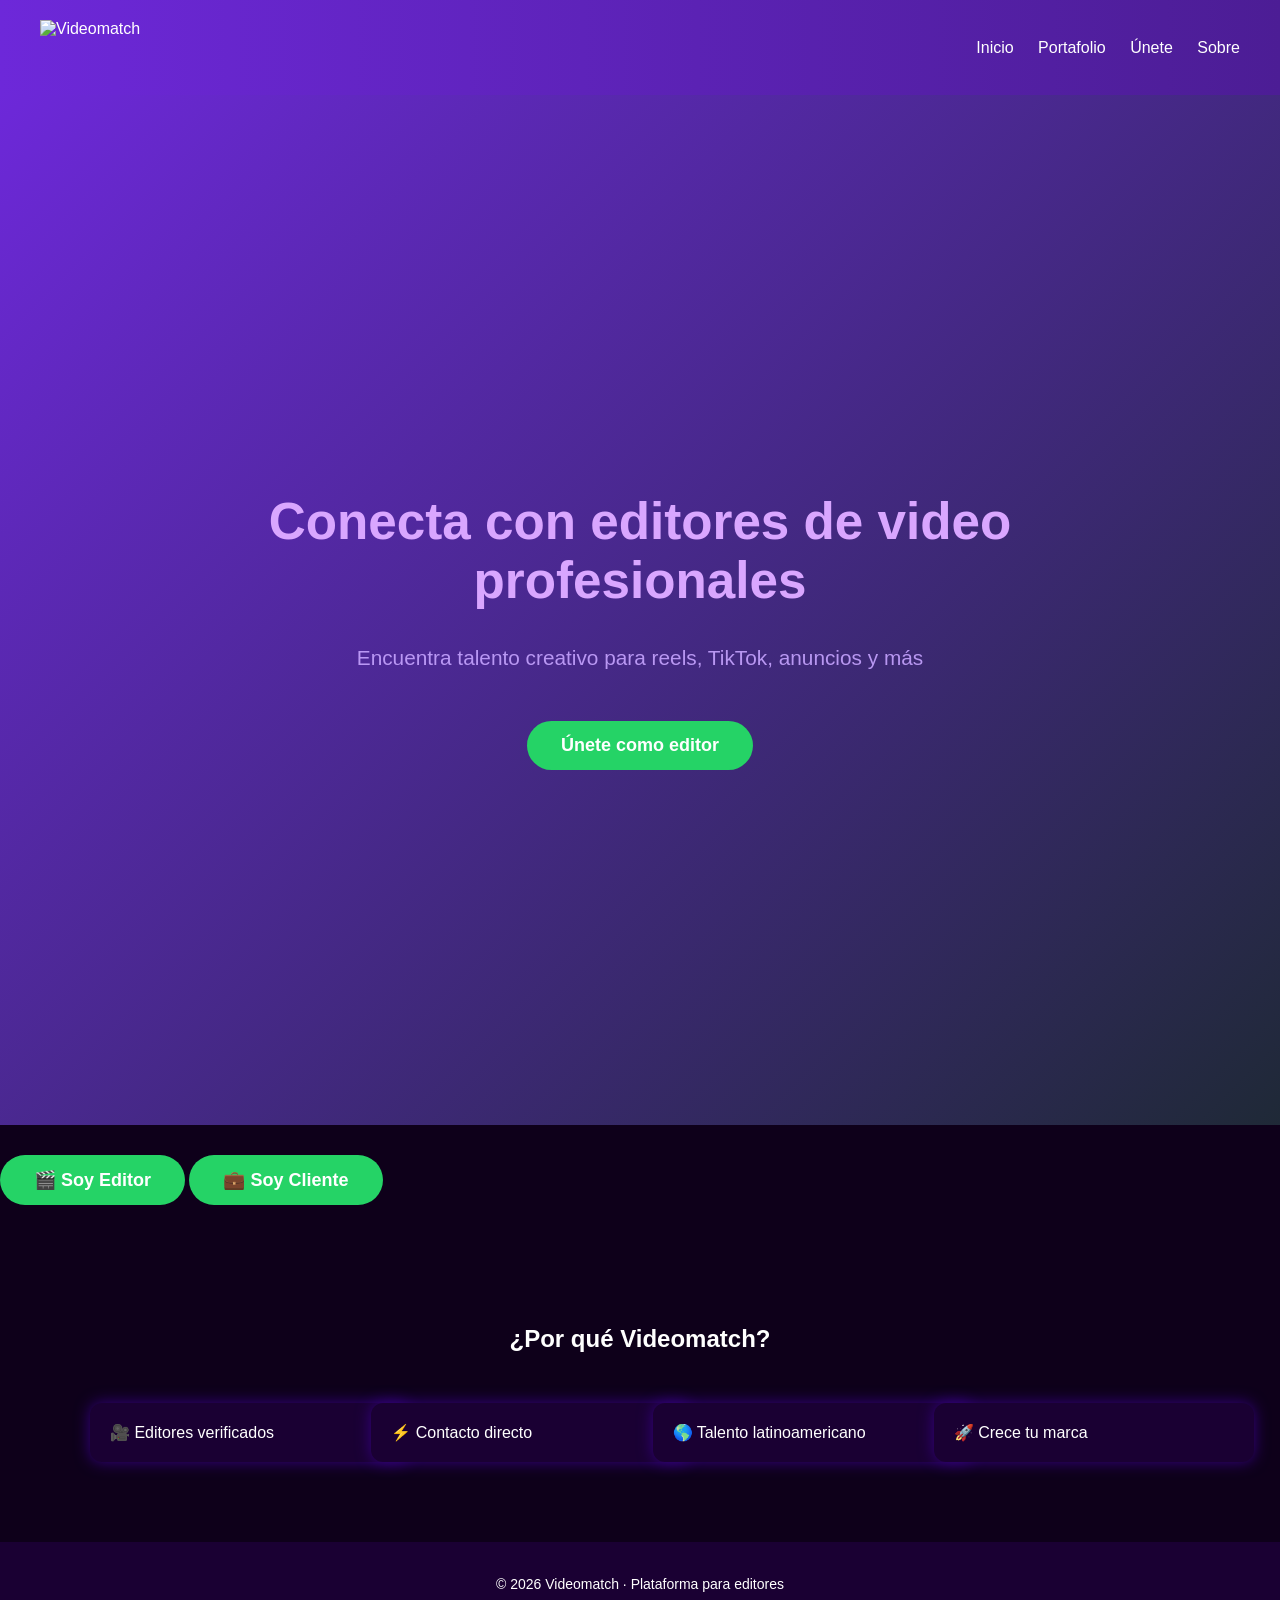
==== index.html @ d97d7df4 "Update index.html" ====
<!DOCTYPE html>
<html lang="es">
<head>
  <meta charset="UTF-8">
  <title>Videomatch</title>
  <link rel="stylesheet" href="style.css">
</head>
<body>

<header class="header">
  <img src="logotipo.jpg" alt="Videomatch" class="logo">
  <nav>
    <a href="index.html">Inicio</a>
    <a href="portafolio/">Portafolio</a>
    <a href="unete/index.html">Únete</a>
    <a href="sobre/index.html">Sobre</a>
  </nav>
</header>

<section class="hero">
  <h1>Conecta con editores de video profesionales</h1>
  <p>Encuentra talento creativo para reels, TikTok, anuncios y más</p>
  <a href="unete/index.html" class="btn">Únete como editor</a>
</section>
<div class="hero-actions">
    <a href="unete/" class="btn btn-editor">
      🎬 Soy Editor
    </a>

    <a href="portafolio/" class="btn btn-cliente">
      💼 Soy Cliente
    </a>
  </div>
<section class="features container">
  <h2>¿Por qué Videomatch?</h2>

  <div class="grid">
    <div class="card">🎥 Editores verificados</div>
    <div class="card">⚡ Contacto directo</div>
    <div class="card">🌎 Talento latinoamericano</div>
    <div class="card">🚀 Crece tu marca</div>
  </div>
</section>

<footer class="footer">
  <p>© 2026 Videomatch · Plataforma para editores</p>
</footer>

</body>
</html>
---- style.css ----
/* General */
body {
    margin: 0;
    font-family: Arial, Helvetica, sans-serif;
    background: #0e001a;
    color: #fff;
}

/* NAVBAR */
.navbar {
    display: flex;
    justify-content: space-between;
    align-items: center;
    padding: 15px 30px;
    background: #1a0033;
    box-shadow: 0 0 15px #5a00ff;
}

.navbar ul {
    list-style: none;
    display: flex;
    gap: 20px;
}

.navbar a {
    color: #d9c2ff;
    text-decoration: none;
    font-weight: bold;
    transition: 0.3s;
}

.navbar a:hover {
    color: #9d4dff;
}

/* LOGO */
.logo {
    display: flex;
    align-items: center;
    gap: 10px;
}

.logo img {
    width: 50px;
    animation: logoJump 4s infinite ease-in-out;
}

/* Animación del logo */
@keyframes logoJump {
    0% { transform: rotate(0deg) translateY(0); }
    25% { transform: rotate(20deg) translateY(-10px); }
    50% { transform: rotate(-20deg) translateY(0); }
    75% { transform: rotate(10deg) translateY(-5px); }
    100% { transform: rotate(0deg) translateY(0); }
}

/* HERO */
.hero {
    text-align: center;
    padding: 120px 20px;
    background: linear-gradient(#1a0033, #0e001a);
}

.hero h1 {
    font-size: 45px;
    color: #d9a6ff;
}

.hero p {
    color: #c6a4ff;
    font-size: 20px;
}

.btn {
    background: #9d4dff;
    padding: 12px 25px;
    border-radius: 8px;
    color: white;
    text-decoration: none;
    font-size: 18px;
    transition: 0.3s;
}

.btn:hover {
    background: #b97aff;
}

/* SERVICES */
.services {
    padding: 80px 20px;
    text-align: center;
}

.cards {
    display: flex;
    justify-content: center;
    gap: 20px;
    flex-wrap: wrap;
}

.card {
    background: #1a0033;
    padding: 20px;
    border-radius: 12px;
    width: 280px;
    box-shadow: 0 0 15px #350080;
    transition: 0.3s;
}

.card:hover {
    transform: translateY(-10px);
    box-shadow: 0 0 20px #6e00ff;
}

/* FOOTER */
footer {
    text-align: center;
    padding: 20px;
    background: #1a0033;
    font-size: 14px;
}:root {
  --morado: #6D28D9;
  --morado-oscuro: #4C1D95;
  --gris-oscuro: #111827;
  --gris-claro: #E5E7EB;
  --blanco: #FFFFFF;
  --verde-wsp: #25D366;
}

.header {
  display: flex;
  justify-content: space-between;
  align-items: center;
  padding: 20px 40px;
  background: linear-gradient(90deg, var(--morado), var(--morado-oscuro));
}

.header nav a {
  color: white;
  margin-left: 20px;
  text-decoration: none;
  font-weight: 500;
}

.header nav a:hover {
  text-decoration: underline;
}

.logo {
  height: 55px;
}

.hero {
  padding: 110px 20px;
  text-align: center;
  background: radial-gradient(circle, #7C3AED, #1F2933);
  color: white;
}

.hero h1 {
  font-size: 3rem;
  margin-bottom: 15px;
}

.hero p {
  font-size: 1.2rem;
  opacity: 0.9;
}

.btn {
  display: inline-block;
  margin-top: 30px;
  padding: 14px 34px;
  background: var(--verde-wsp);
  color: white;
  border-radius: 30px;
  text-decoration: none;
  font-weight: bold;
}
.container {
  max-width: 1100px;
  margin: 0 auto;
  padding: 80px 20px;
}

.container h1 {
  font-size: 2.5rem;
  margin-bottom: 20px;
}

.container h2 {
  margin-top: 40px;
  margin-bottom: 15px;
}

.container p {
  font-size: 1.1rem;
  line-height: 1.7;
  margin-bottom: 15px;
}

.container ul {
  margin-top: 20px;
  margin-bottom: 40px;
}

.container ul li {
  margin-bottom: 10px;
  font-size: 1.05rem;
}
.hero {
  min-height: 90vh;
  display: flex;
  flex-direction: column;
  justify-content: center;
  align-items: center;
  text-align: center;
  background: linear-gradient(135deg, #6D28D9, #1F2937);
  color: white;
}

.hero h1 {
  font-size: 3.2rem;
  max-width: 900px;
}

.hero p {
  font-size: 1.3rem;
  max-width: 700px;
}
.btn {
  transition: all 0.3s ease;
}

.btn:hover {
  transform: translateY(-4px);
  box-shadow: 0 15px 40px rgba(0,0,0,0.3);
}
.features h2 {
  text-align: center;
  margin-bottom: 50px;
}

.grid {
  display: grid;
  grid-template-columns: repeat(auto-fit, minmax(220px, 1fr));
  gap: 25px;
}

card {
  background: #ffffff;
  padding: 30px;
  border-radius: 18px;
  text-align: center;
  font-size: 1.1rem;
  color: #2b2b2b; 
  box-shadow: 0 20px 40px rgba(0,0,0,0.12);
  transition: transform 0.3s ease;
}

.card h3 {
  color: #5b2cff; /* morado elegante */
  margin-bottom: 12px;
}

.card p {
  color: #444;
  line-height: 1.6;
}

.card:hover {
  transform: translateY(-6px);

/* =======================
   HERO (INDEX)
======================= */
.hero {
  min-height: 90vh;
  display: flex;
  flex-direction: column;
  justify-content: center;
  align-items: center;
  text-align: center;
  background: linear-gradient(135deg, #6D28D9, #1F2937);
  color: white;
  padding: 40px 20px;
}

.hero h1 {
  font-size: 3rem;
  max-width: 900px;
  margin-bottom: 20px;
}

.hero p {
  font-size: 1.3rem;
  max-width: 700px;
  margin-bottom: 30px;
}

/* =======================
   BOTÓN
======================= */
.btn {
  background: #7C3AED;
  color: white;
  padding: 15px 35px;
  border-radius: 40px;
  text-decoration: none;
  font-weight: bold;
  transition: all 0.3s ease;
}

.btn:hover {
  transform: translateY(-4px);
  box-shadow: 0 15px 40px rgba(0,0,0,0.35);
}

/* =======================
   FEATURES
======================= */
.features h2 {
  text-align: center;
  margin-bottom: 50px;
}

.grid {
  display: grid;
  grid-template-columns: repeat(auto-fit, minmax(220px, 1fr));
  gap: 25px;
}

.card {
  background: white;
  padding: 30px;
  border-radius: 18px;
  text-align: center;
  font-size: 1.1rem;
  box-shadow: 0 20px 40px rgba(0,0,0,0.08);
  transition: transform 0.3s ease;
}

.card:hover {
  transform: translateY(-6px);
}
/* =======================
   PORTAFOLIOS
======================= */
.portfolio {
  padding: 80px 20px;
  text-align: center;
}

.portfolio h1 {
  font-size: 2.8rem;
  margin-bottom: 10px;
}

.portfolio p {
  font-size: 1.2rem;
  margin-bottom: 50px;
  color: #6b7280;
}

.portfolio-grid {
  display: grid;
  grid-template-columns: repeat(auto-fit, minmax(250px, 1fr));
  gap: 30px;
  max-width: 1100px;
  margin: auto;
}

.portfolio-card {
  background: white;
  padding: 35px;
  border-radius: 20px;
  box-shadow: 0 20px 45px rgba(0,0,0,0.1);
  transition: transform 0.3s ease;
}

.portfolio-card:hover {
  transform: translateY(-8px);
}

.portfolio-card h3 {
  font-size: 1.4rem;
  margin-bottom: 10px;
  color: #1f2937;
}

.portfolio-card p {
  margin-bottom: 25px;
  color: #4b5563;
}
.page-header {
  padding: 60px 20px;
  text-align: center;
}

.page-header h1 {
  font-size: 2.8rem;
  margin-bottom: 10px;
}

.page-header p {
  font-size: 1.2rem;
  opacity: 0.85;
}

.portfolio-grid {
  display: grid;
  grid-template-columns: repeat(auto-fit, minmax(260px, 1fr));
  gap: 30px;
  padding: 40px;
  max-width: 1100px;
  margin: auto;
}
/* ===== PORTAFOLIO ANIMADO ===== */

.card {
  cursor: pointer;
}

.card:hover {
  transform: translateY(-12px) scale(1.02);
  box-shadow: 0 30px 60px rgba(0,0,0,0.15);
}

/* animación de entrada */
@keyframes fadeUp {
  from {
    opacity: 0;
    transform: translateY(40px);
  }
  to {
    opacity: 1;
    transform: translateY(0);
  }
}

.portfolio-grid .card {
  animation: fadeUp 0.8s ease forwards;
}

.portfolio-grid .card:nth-child(1) { animation-delay: 0.1s; }
.portfolio-grid .card:nth-child(2) { animation-delay: 0.3s; }
.portfolio-grid .card:nth-child(3) { animation-delay: 0.5s; }
body {
  background: radial-gradient(circle at top, #120018, #050008);
}

h1, h2, h3 {
  letter-spacing: 0.5px;
}

.portfolio-grid {
  padding-bottom: 80px;
}

/* ===== FIX DEFINITIVO DE CENTRADO ===== */

section,
.section,
.page-header,
.card {
  max-width: 1100px !important;
  margin-left: auto !important;
  margin-right: auto !important;
  padding-left: 30px !important;
  padding-right: 30px !important;
  text-align: center !important;
}
/* ===== CONTENEDOR CENTRAL ===== */
.container {
  max-width: 1100px;
  margin: 0 auto;
  padding: 60px 25px;
}

/* asegurar centrado del grid */
.portfolio-grid {
  display: grid;
  grid-template-columns: repeat(auto-fit, minmax(260px, 1fr));
  gap: 30px;
  margin-top: 40px;
}
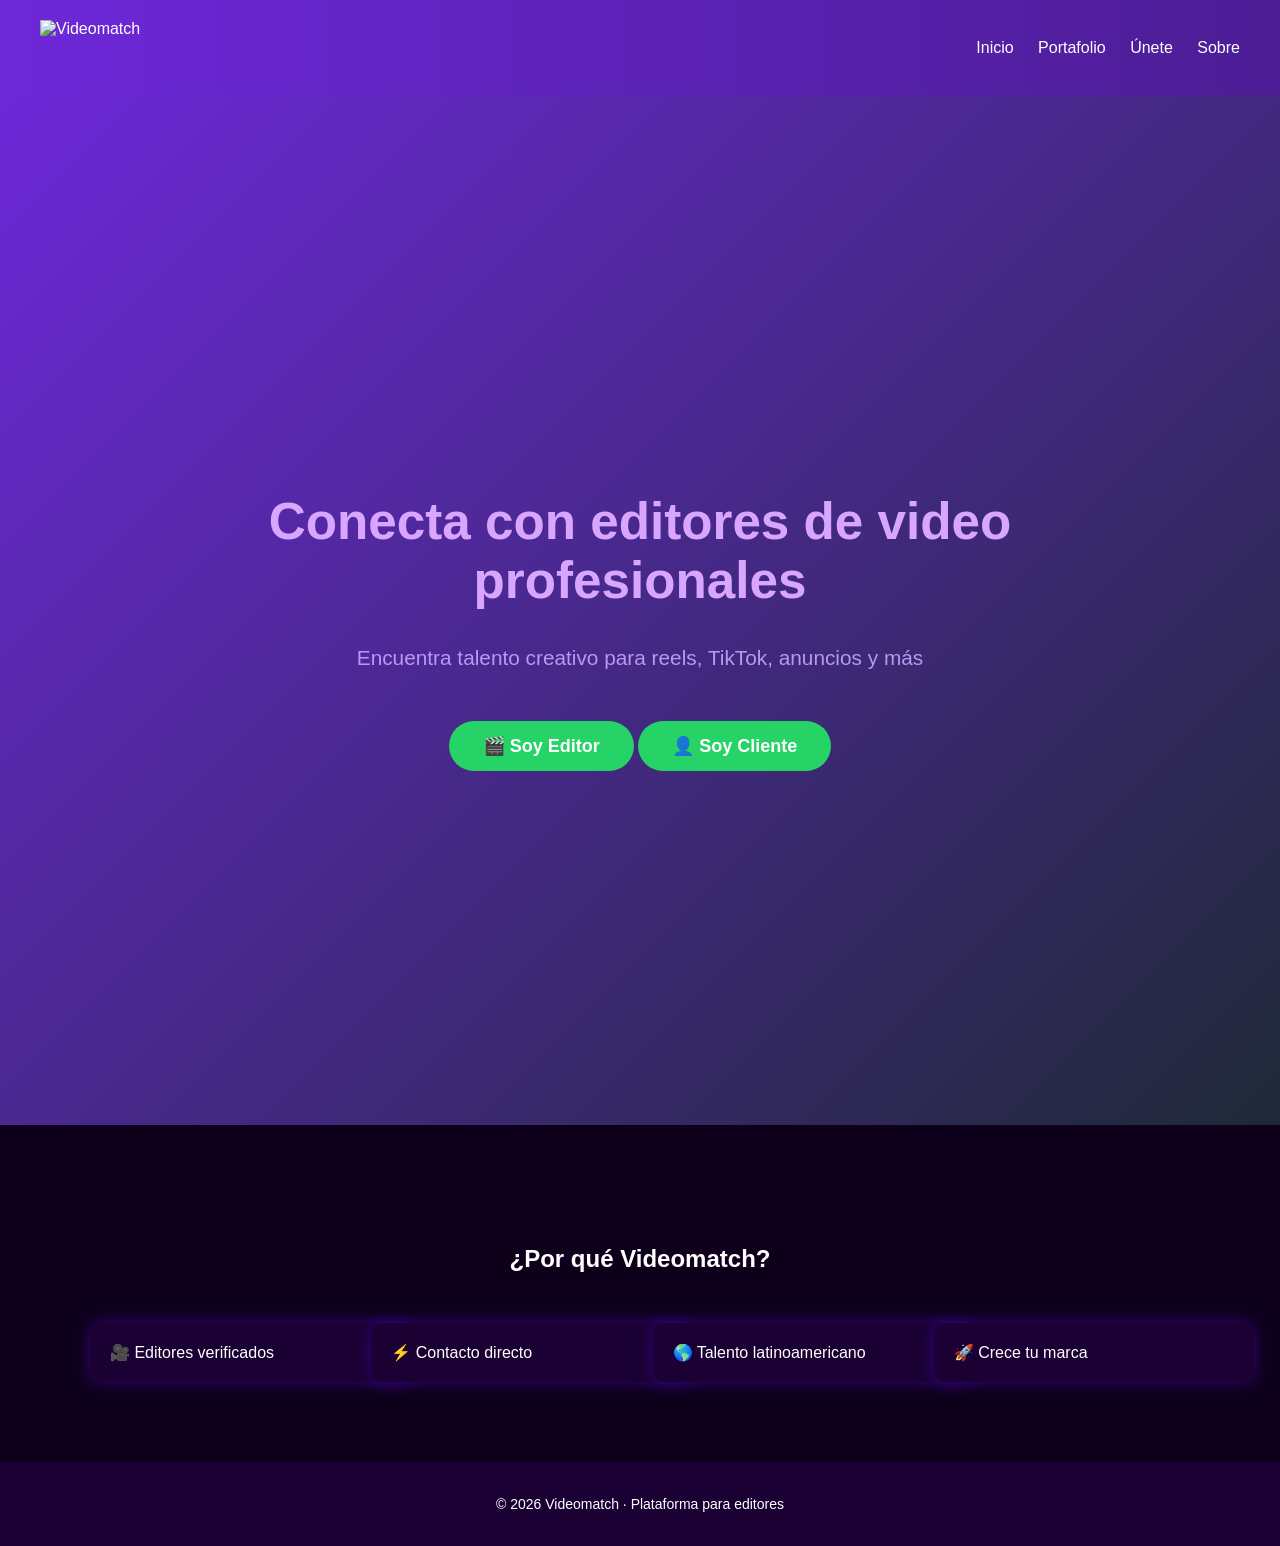
==== commit 387dcbf6: "Update index.html" ====
--- a/index.html
+++ b/index.html
@@ -16,21 +16,23 @@
     <a href="sobre/index.html">Sobre</a>
   </nav>
 </header>
-
+  
 <section class="hero">
   <h1>Conecta con editores de video profesionales</h1>
   <p>Encuentra talento creativo para reels, TikTok, anuncios y más</p>
-  <a href="unete/index.html" class="btn">Únete como editor</a>
-</section>
-<div class="hero-actions">
-    <a href="unete/" class="btn btn-editor">
-      🎬 Soy Editor
+
+  <div class="hero-actions">
+    <a href="https://docs.google.com/forms/d/e/1FAIpQLSfSBTkTIkyYYRrXbWm4vOHHgKMSxmGVWjO5KNC3uKhvR6nXHw/viewform"
+       class="btn btn-editor"
+       target="_blank">
+       🎬 Soy Editor
     </a>
 
     <a href="portafolio/" class="btn btn-cliente">
-      💼 Soy Cliente
+       👤 Soy Cliente
     </a>
   </div>
+</section>
 <section class="features container">
   <h2>¿Por qué Videomatch?</h2>
 
--- a/style.css
+++ b/style.css
@@ -484,3 +484,37 @@
   gap: 30px;
   margin-top: 40px;
 }
+* ===== BOTONES HERO ===== */
+
+.hero-actions {
+  display: flex;
+  justify-content: center;
+  gap: 25px;
+  margin-top: 40px;
+  flex-wrap: wrap;
+}
+
+.btn {
+  padding: 16px 32px;
+  border-radius: 30px;
+  font-size: 1.1rem;
+  font-weight: 600;
+  text-decoration: none;
+  transition: all 0.3s ease;
+}
+
+.btn-editor {
+  background: linear-gradient(135deg, #7b2cff, #4b00b5);
+  color: white;
+}
+
+.btn-cliente {
+  background: white;
+  color: #4b00b5;
+  border: 2px solid #4b00b5;
+}
+
+.btn:hover {
+  transform: translateY(-4px);
+  box-shadow: 0 15px 30px rgba(0,0,0,0.2);
+}
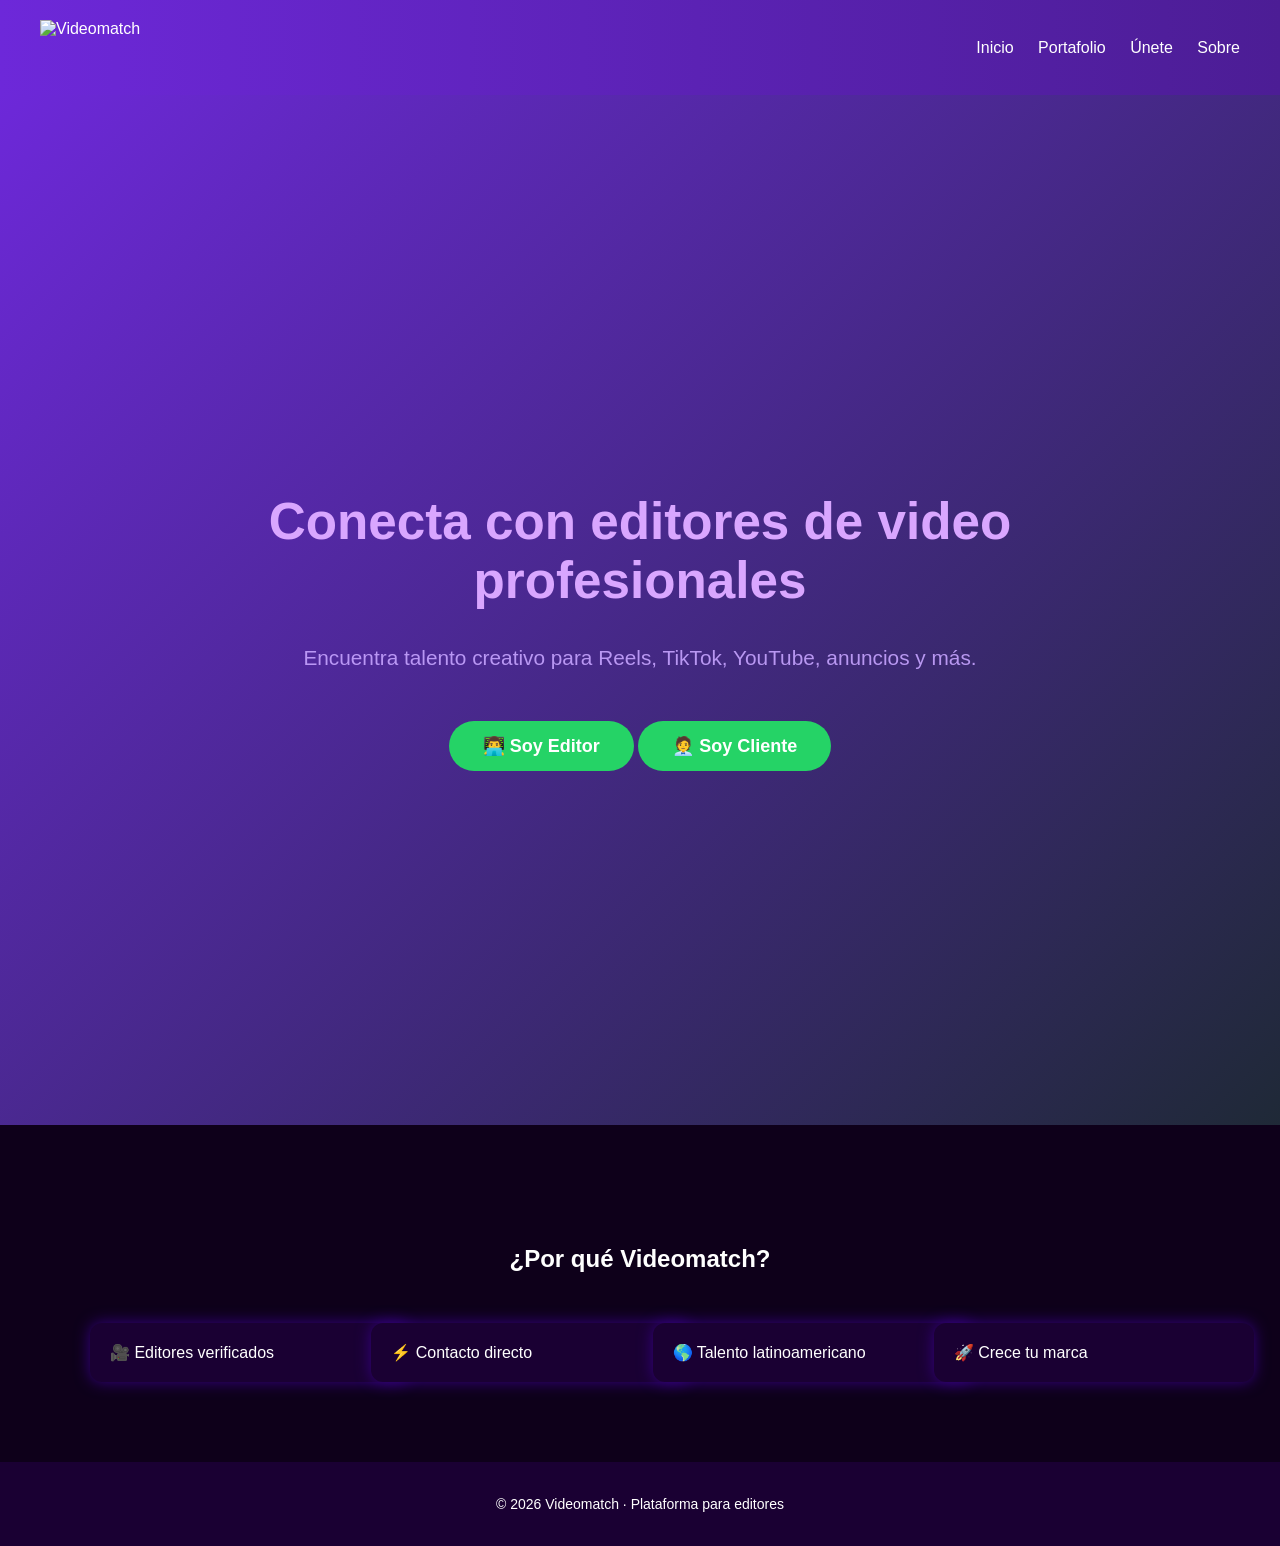
==== commit 6a25a988: "Update index.html" ====
--- a/index.html
+++ b/index.html
@@ -19,17 +19,20 @@
   
 <section class="hero">
   <h1>Conecta con editores de video profesionales</h1>
-  <p>Encuentra talento creativo para reels, TikTok, anuncios y más</p>
+  <p>
+    Encuentra talento creativo para Reels, TikTok, YouTube, anuncios y más.
+  </p>
 
   <div class="hero-actions">
-    <a href="https://docs.google.com/forms/d/e/1FAIpQLSfSBTkTIkyYYRrXbWm4vOHHgKMSxmGVWjO5KNC3uKhvR6nXHw/viewform"
-       class="btn btn-editor"
-       target="_blank">
-       🎬 Soy Editor
+    <a 
+      href="https://docs.google.com/forms/d/e/1FAIpQLSfSBTkTIkyYYRrXbWm4vOHHgKMSxmGVWjO5KNC3uKhvR6nXHw/viewform"
+      class="btn btn-editor"
+      target="_blank">
+      👨‍💻 Soy Editor
     </a>
 
     <a href="portafolio/" class="btn btn-cliente">
-       👤 Soy Cliente
+      🧑‍💼 Soy Cliente
     </a>
   </div>
 </section>
--- a/style.css
+++ b/style.css
@@ -518,3 +518,85 @@
   transform: translateY(-4px);
   box-shadow: 0 15px 30px rgba(0,0,0,0.2);
 }
+/* ====== LAYOUT GENERAL ====== */
+.container {
+  max-width: 1100px;
+  margin: 0 auto;
+  padding: 0 20px;
+}
+
+/* ====== HERO ====== */
+.hero {
+  text-align: center;
+  padding: 80px 20px;
+}
+
+.hero h1 {
+  font-size: 2.5rem;
+  margin-bottom: 15px;
+}
+
+.hero p {
+  font-size: 1.1rem;
+  max-width: 700px;
+  margin: 0 auto 30px;
+}
+
+/* ====== BOTONES HERO ====== */
+.hero-actions {
+  display: flex;
+  justify-content: center;
+  gap: 20px;
+  margin-top: 25px;
+  flex-wrap: wrap;
+}
+
+.btn {
+  padding: 14px 28px;
+  border-radius: 30px;
+  text-decoration: none;
+  font-weight: 600;
+}
+
+.btn-editor {
+  background: #111;
+  color: #fff;
+}
+
+.btn-cliente {
+  background: #f5f5f5;
+  color: #111;
+  border: 2px solid #111;
+}
+
+/* ====== SECCIÓN FEATURES ====== */
+.features {
+  padding: 80px 20px;
+}
+
+.features h2 {
+  text-align: center;
+  margin-bottom: 40px;
+}
+
+.grid {
+  display: grid;
+  grid-template-columns: repeat(auto-fit, minmax(220px, 1fr));
+  gap: 25px;
+}
+
+/* ====== TARJETAS ====== */
+.card {
+  background: #ffffff;
+  color: #111111;
+  padding: 30px;
+  border-radius: 18px;
+  text-align: center;
+  font-size: 1.05rem;
+  box-shadow: 0 20px 40px rgba(0,0,0,0.08);
+  transition: transform 0.3s ease;
+}
+
+.card:hover {
+  transform: translateY(-6px);
+}
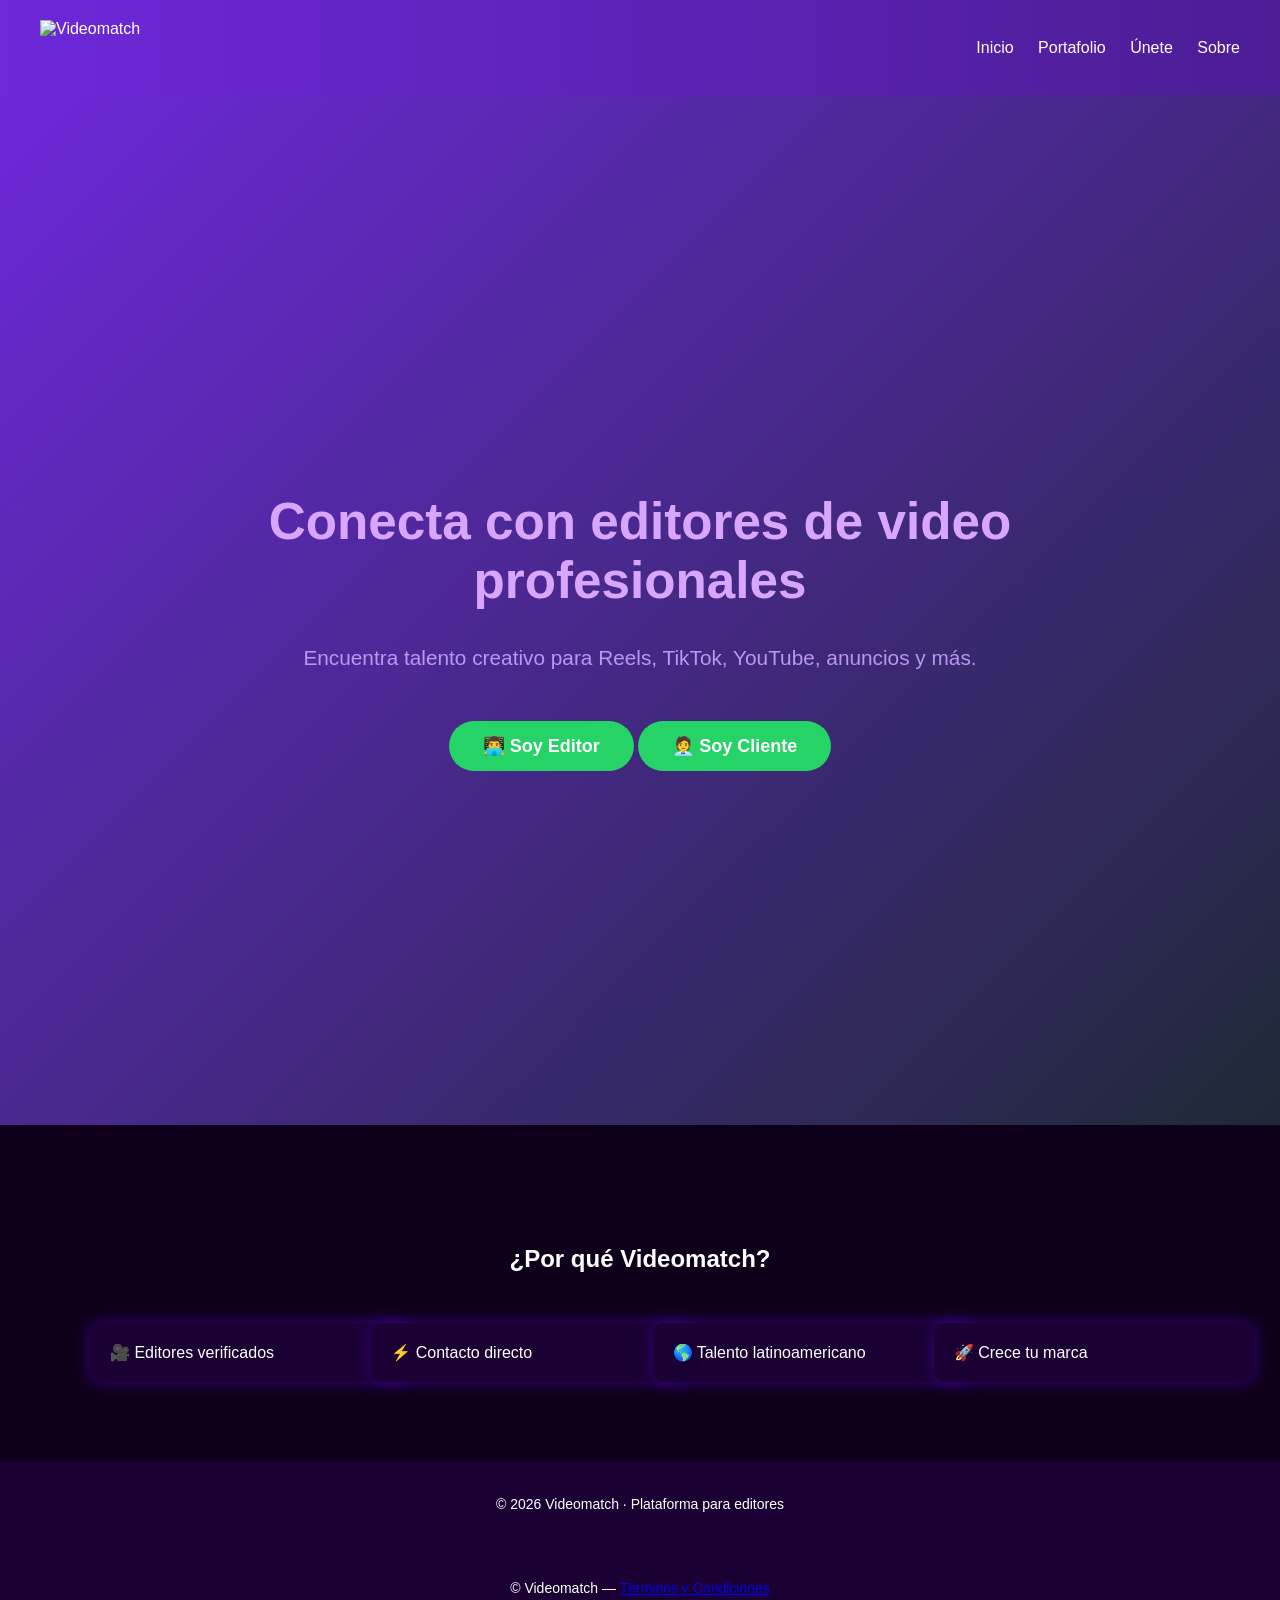
==== commit d7c0ddaa: "Update index.html" ====
--- a/index.html
+++ b/index.html
@@ -53,3 +53,9 @@
 
 </body>
 </html>
+<footer class="footer">
+  <p>
+    © Videomatch — 
+    <a href="terminos/">Términos y Condiciones</a>
+  </p>
+</footer>
--- a/style.css
+++ b/style.css
@@ -600,3 +600,73 @@
 .card:hover {
   transform: translateY(-6px);
 }
+/* ===== PORTAFOLIO ===== */
+
+.portfolio-page {
+  max-width: 1100px;
+  margin: 0 auto;
+  padding: 80px 20px;
+  text-align: center;
+}
+
+.portfolio-page h1 {
+  font-size: 2.5rem;
+  margin-bottom: 10px;
+}
+
+.subtitle {
+  color: #666;
+  margin-bottom: 50px;
+}
+
+.portfolio-grid {
+  display: grid;
+  grid-template-columns: repeat(auto-fit, minmax(260px, 1fr));
+  gap: 30px;
+}
+
+.editor-card {
+  background: #ffffff;
+  padding: 30px;
+  border-radius: 20px;
+  box-shadow: 0 20px 40px rgba(0,0,0,0.08);
+  transition: transform 0.3s ease;
+}
+
+.editor-card:hover {
+  transform: translateY(-8px);
+}
+.info-pago {
+  max-width: 900px;
+  margin: 60px auto;
+  padding: 30px;
+  background: #f8f9fb;
+  border-radius: 18px;
+  text-align: center;
+}
+
+.info-pago h2 {
+  margin-bottom: 15px;
+}
+
+.info-pago p {
+  color: #444;
+  line-height: 1.6;
+}
+.legal-page {
+  padding: 60px 20px;
+}
+
+.legal-page h1 {
+  margin-bottom: 20px;
+}
+
+.legal-page h2 {
+  margin-top: 30px;
+  margin-bottom: 10px;
+}
+
+.legal-page p {
+  color: #444;
+  line-height: 1.7;
+}
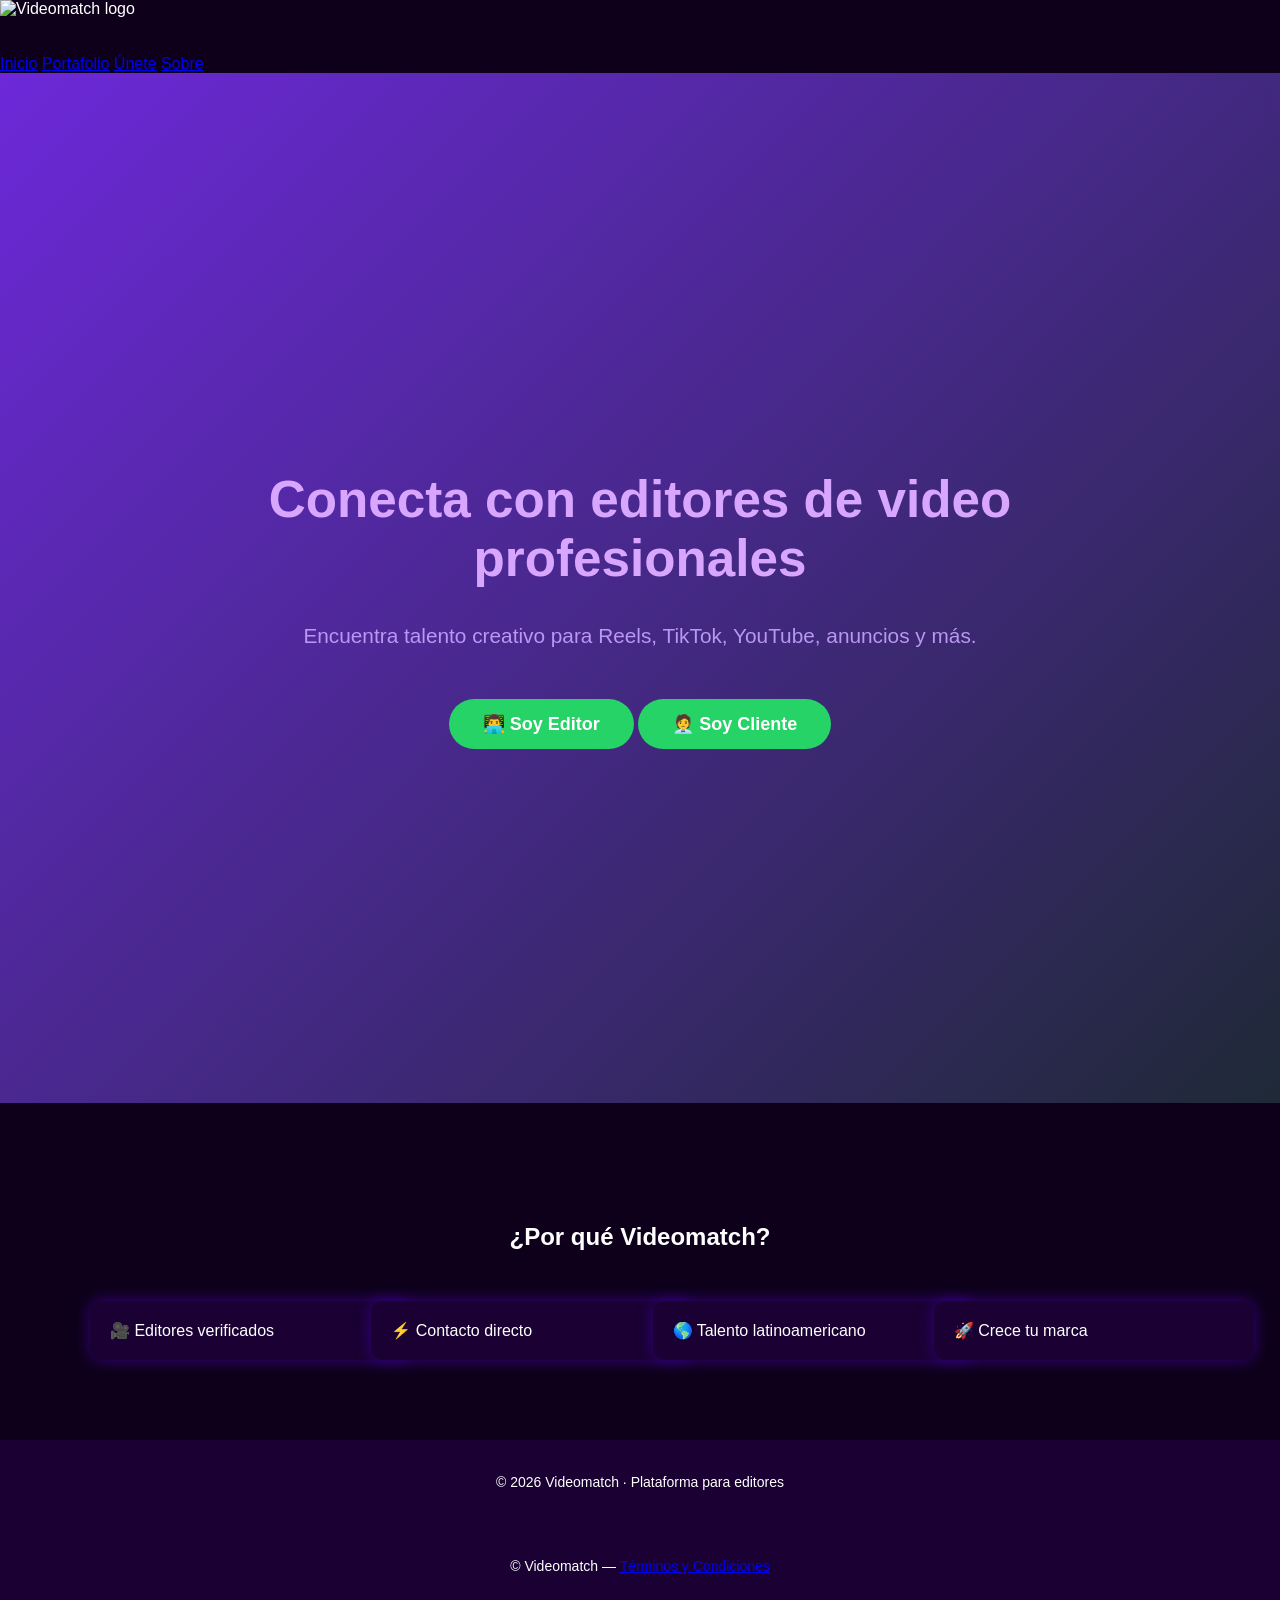
==== commit 608f9c37: "Update index.html" ====
--- a/index.html
+++ b/index.html
@@ -7,9 +7,11 @@
 </head>
 <body>
 
-<header class="header">
-  <img src="logotipo.jpg" alt="Videomatch" class="logo">
-  <nav>
+<header class="site-header">
+  <div class="logo-container">
+    <img src="logotipo.jpg" alt="Videomatch logo" class="logo">
+  </div>
+</header>
     <a href="index.html">Inicio</a>
     <a href="portafolio/">Portafolio</a>
     <a href="unete/index.html">Únete</a>
--- a/style.css
+++ b/style.css
@@ -670,3 +670,23 @@
   color: #444;
   line-height: 1.7;
 }
+editor-profile {
+  padding: 80px 20px;
+  text-align: center;
+}
+
+.editor-profile h1 {
+  font-size: 2.2rem;
+  margin-bottom: 10px;
+}
+
+.editor-role {
+  color: #777;
+  margin-bottom: 25px;
+}
+
+.editor-desc {
+  max-width: 700px;
+  margin: 0 auto 40px;
+  line-height: 1.6;
+}
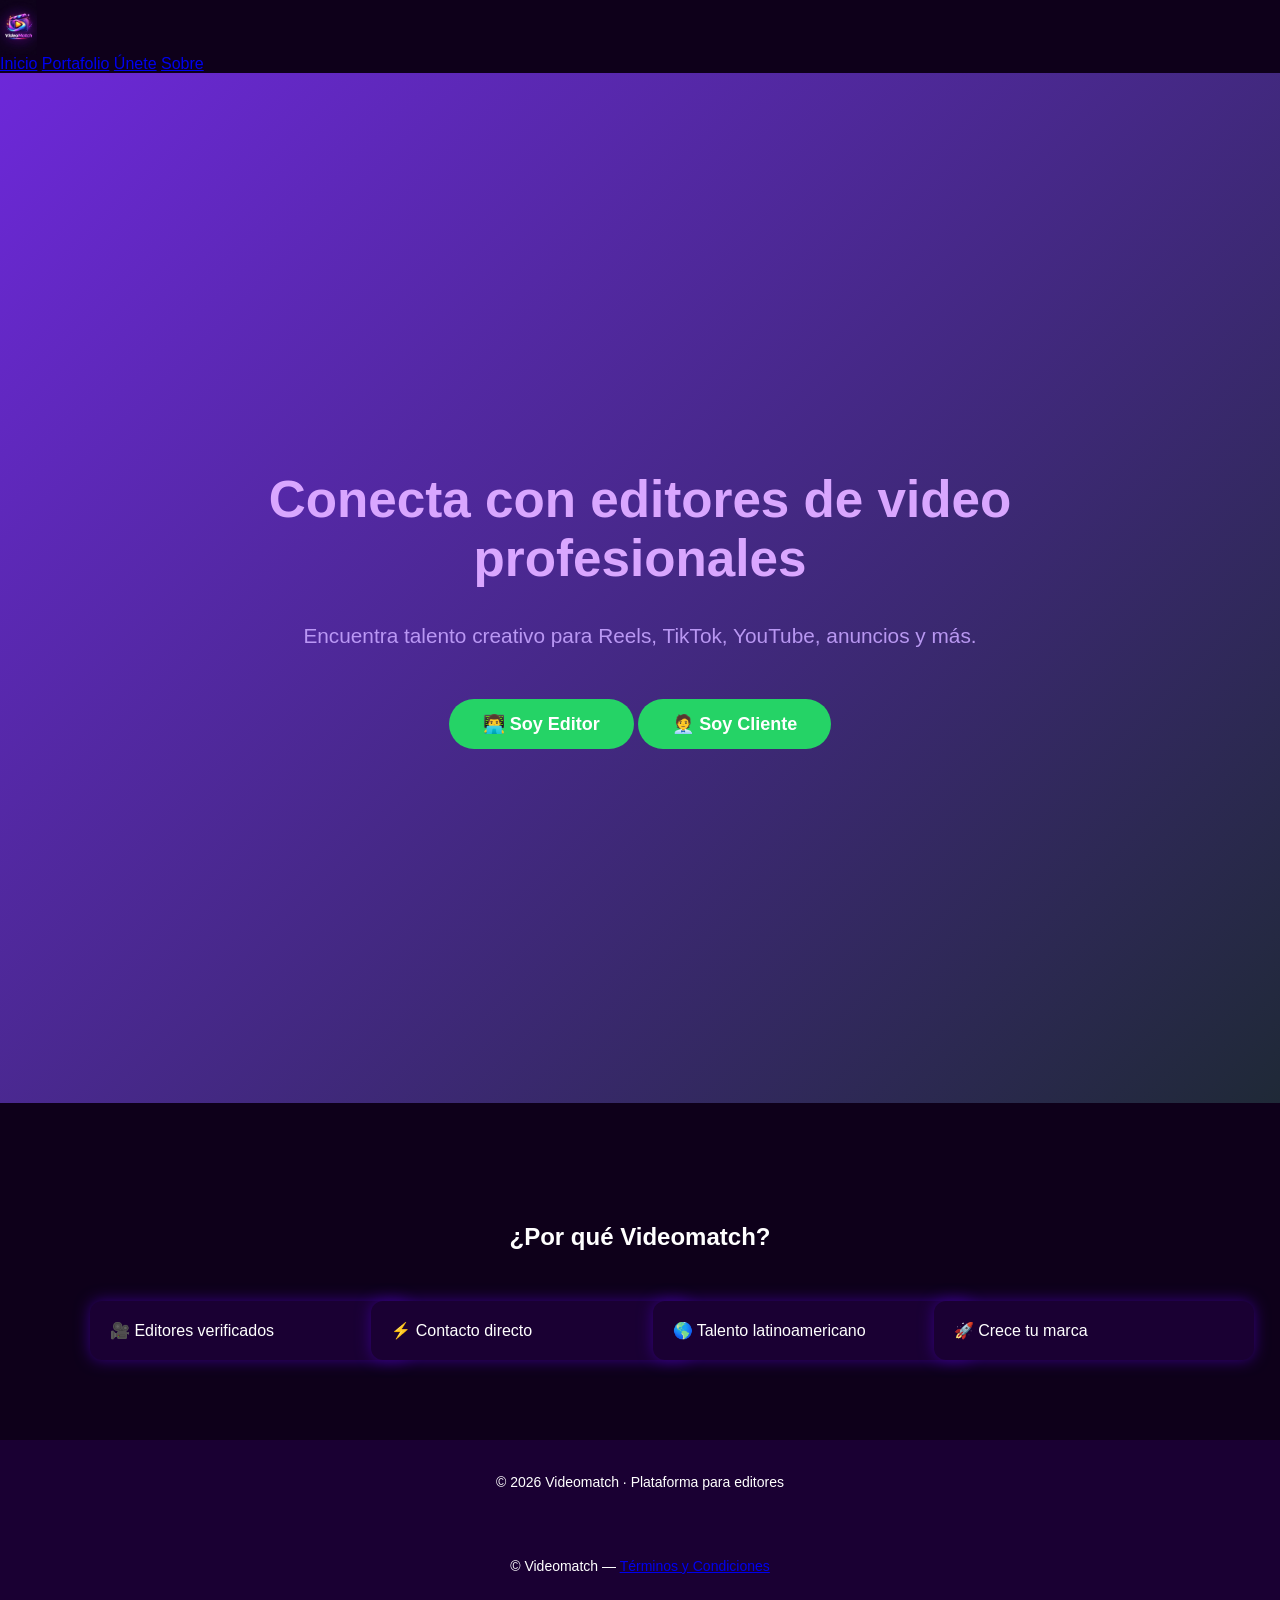
==== commit 810171ea: "Update logo image source in index.html" ====
--- a/index.html
+++ b/index.html
@@ -9,7 +9,7 @@
 
 <header class="site-header">
   <div class="logo-container">
-    <img src="logotipo.jpg" alt="Videomatch logo" class="logo">
+    <img src="logo.jpg" alt="Videomatch logo" class="logo">
   </div>
 </header>
     <a href="index.html">Inicio</a>
--- a/style.css
+++ b/style.css
@@ -690,3 +690,29 @@
   margin: 0 auto 40px;
   line-height: 1.6;
 }
+.site-header {
+  padding: 30px 20px;
+  text-align: center;
+}
+
+.logo-container {
+  display: inline-block;
+  animation: logoFade 1.2s ease-out forwards;
+}
+
+.logo {
+  max-width: 220px;
+  height: auto;
+}
+
+/* Animación */
+@keyframes logoFade {
+  from {
+    opacity: 0;
+    transform: translateY(-15px);
+  }
+  to {
+    opacity: 1;
+    transform: translateY(0);
+  }
+}
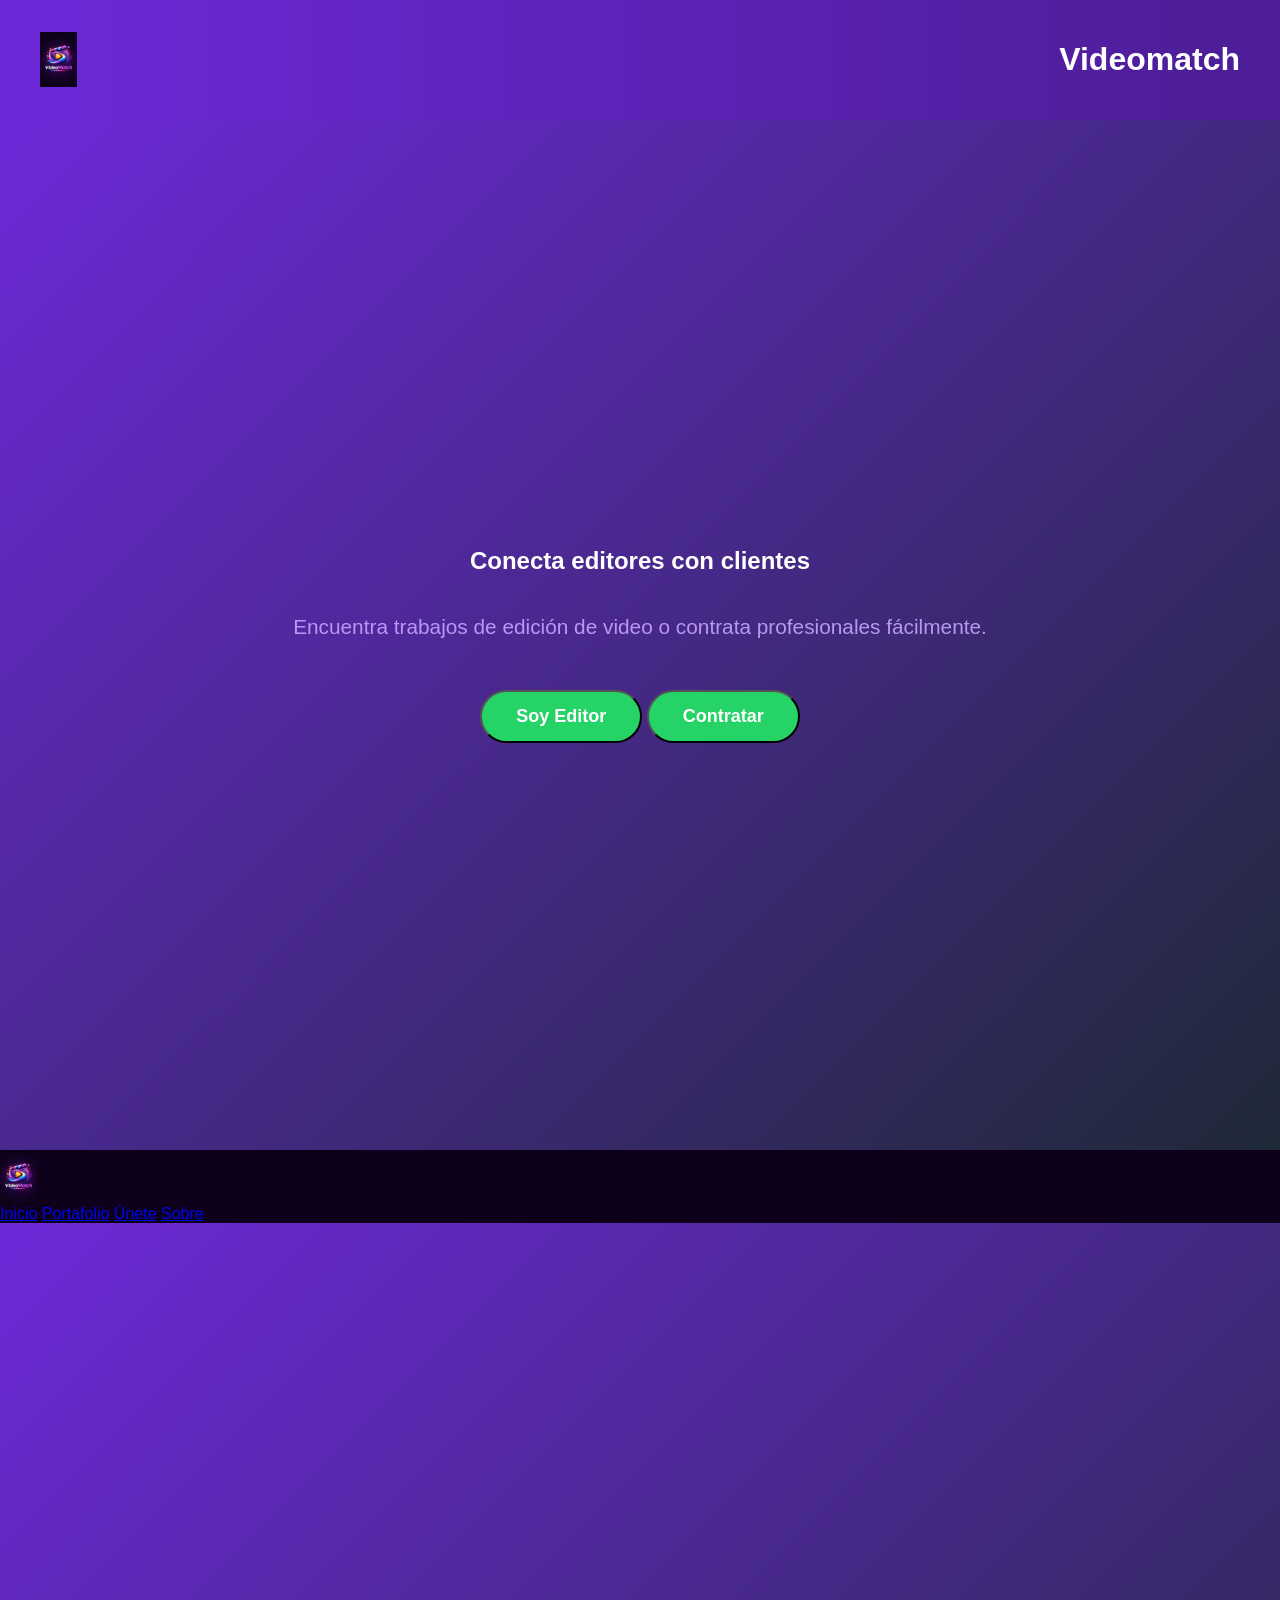
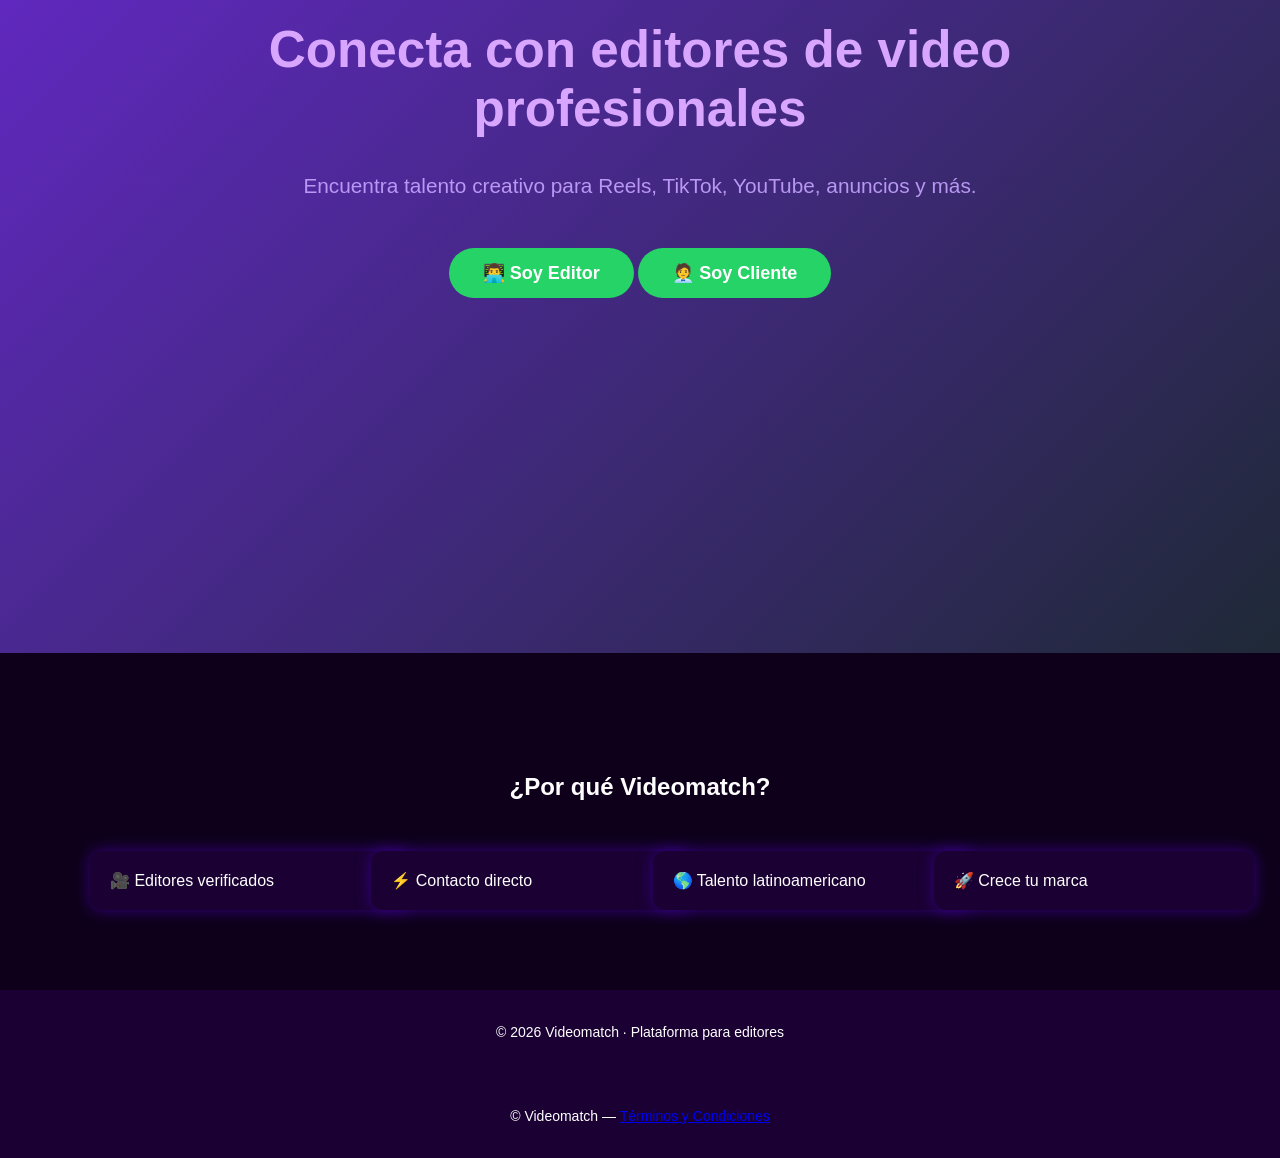
==== commit d8d4cffe: "Add header and hero section to index.html Added a header and hero section with buttons to index.html" ====
--- a/index.html
+++ b/index.html
@@ -6,6 +6,23 @@
   <link rel="stylesheet" href="style.css">
 </head>
 <body>
+
+  <header class="header">
+    <img src="logo.jpg" alt="Videomatch logo" class="logo">
+    <h1>Videomatch</h1>
+  </header>
+
+  <section class="hero">
+    <h2>Conecta editores con clientes</h2>
+    <p>Encuentra trabajos de edición de video o contrata profesionales fácilmente.</p>
+
+    <div class="buttons">
+      <button class="btn">Soy Editor</button>
+      <button class="btn btn-secundario">Contratar</button>
+    </div>
+  </section>
+
+</body>
 
 <header class="site-header">
   <div class="logo-container">
--- a/style.css
+++ b/style.css
@@ -700,19 +700,29 @@
   animation: logoFade 1.2s ease-out forwards;
 }
 
+/* LOGO VIDEOMATCH */
 .logo {
-  max-width: 220px;
-  height: auto;
-}
-
-/* Animación */
-@keyframes logoFade {
-  from {
+  height: 120px;
+  width: auto;
+  opacity: 0;
+  transform: translateY(-30px) scale(0.8);
+  animation: logoIntro 1.2s ease-out forwards;
+}
+
+/* Animación de entrada */
+@keyframes logoIntro {
+  0% {
     opacity: 0;
-    transform: translateY(-15px);
+    transform: translateY(-30px) scale(0.8);
   }
-  to {
+  100% {
     opacity: 1;
-    transform: translateY(0);
+    transform: translateY(0) scale(1);
   }
 }
+
+/* Efecto elegante al pasar el mouse */
+.logo:hover {
+  transform: scale(1.08);
+  transition: transform 0.3s ease;
+}
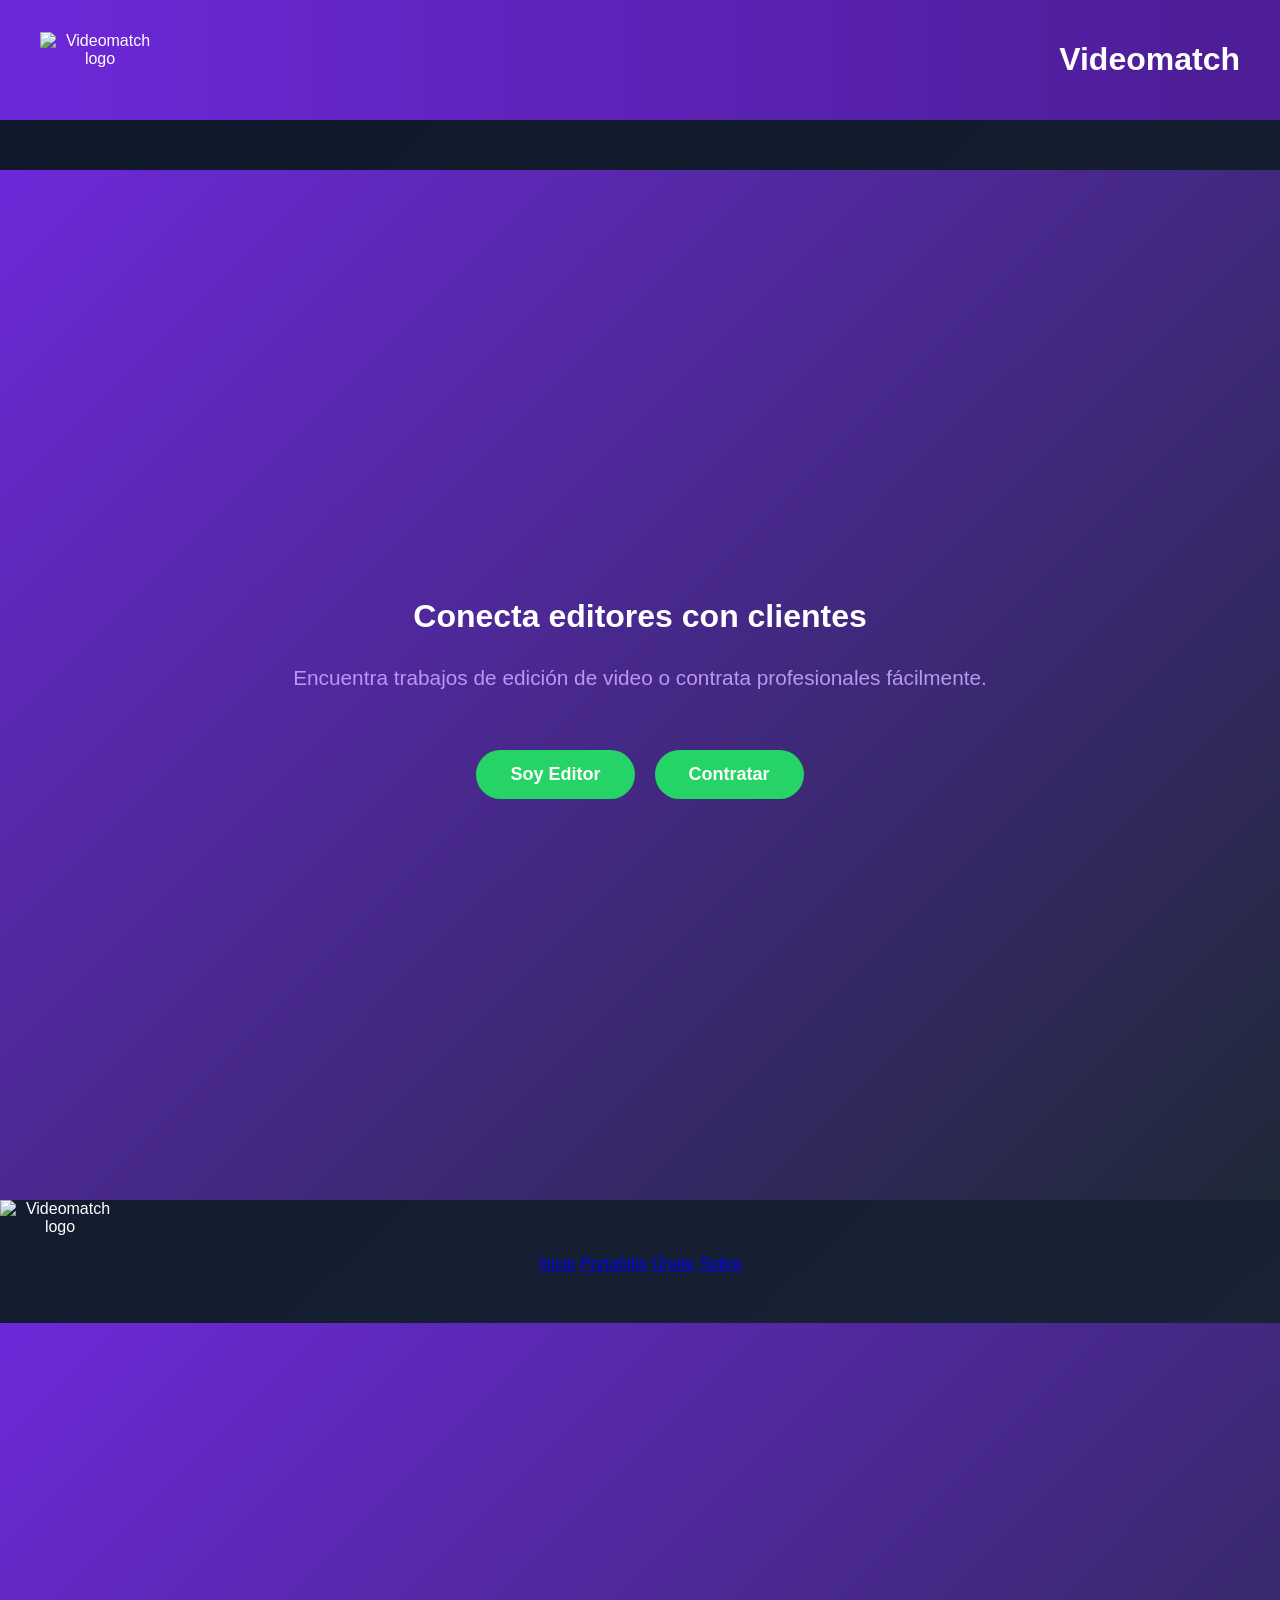
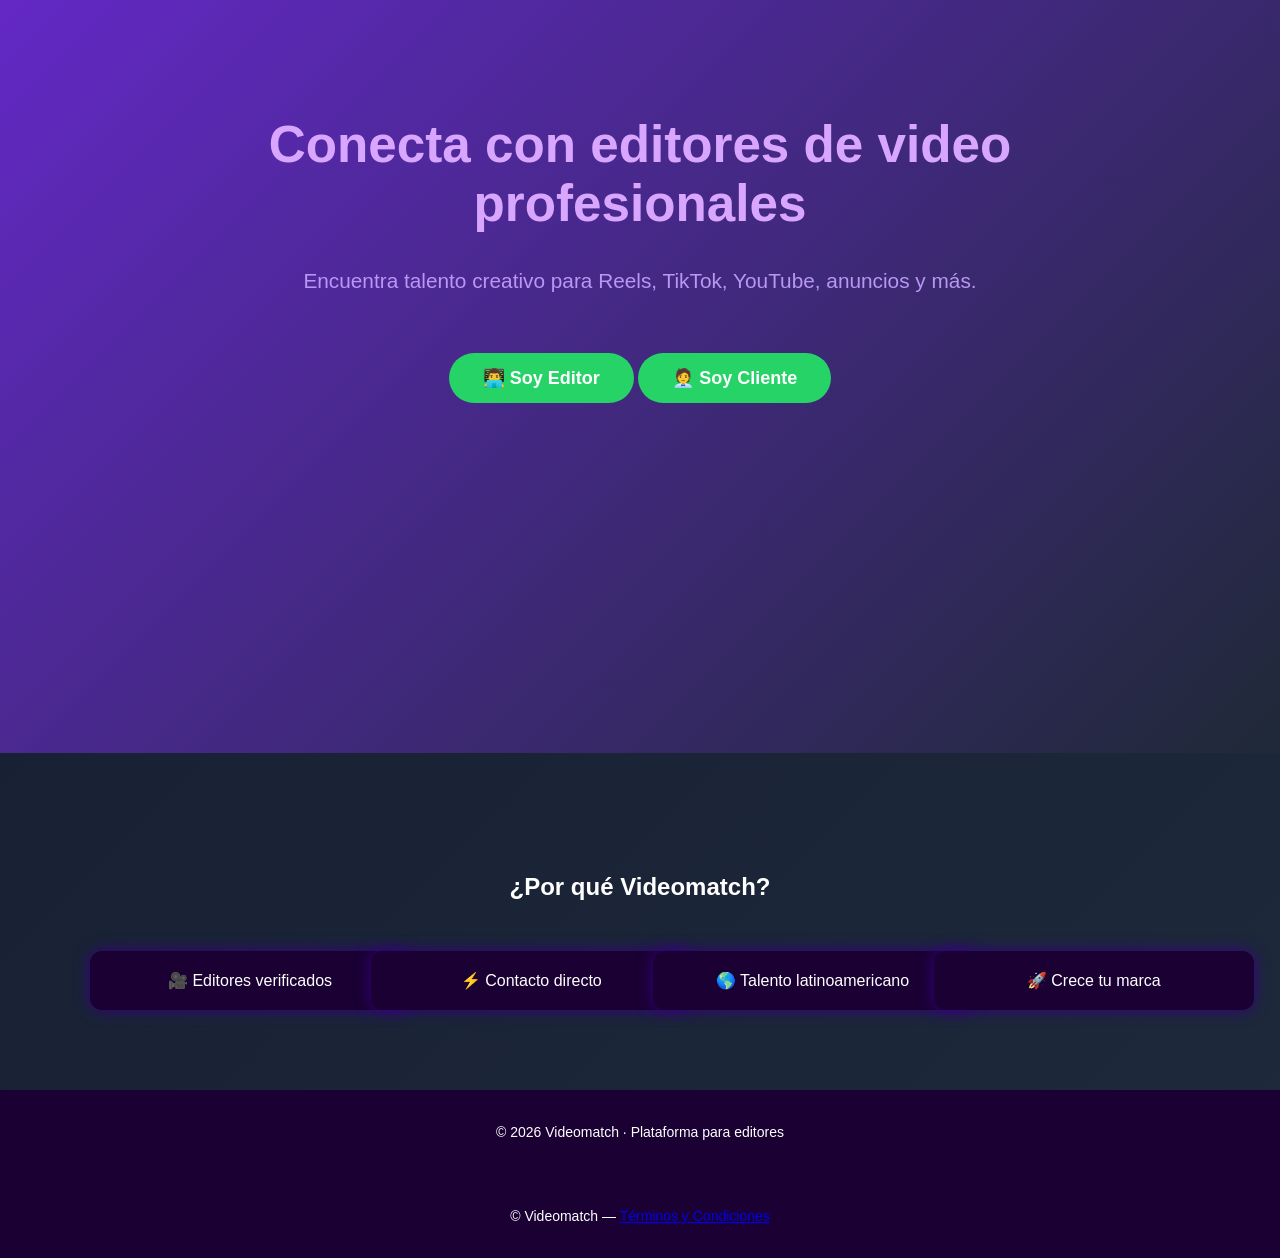
==== commit 4a710c7a: "Replace logo.jpg with logo.png in index.html" ====
--- a/index.html
+++ b/index.html
@@ -8,7 +8,7 @@
 <body>
 
   <header class="header">
-    <img src="logo.jpg" alt="Videomatch logo" class="logo">
+    <img src="logo.png" alt="Videomatch logo" class="logo">
     <h1>Videomatch</h1>
   </header>
 
@@ -26,7 +26,7 @@
 
 <header class="site-header">
   <div class="logo-container">
-    <img src="logo.jpg" alt="Videomatch logo" class="logo">
+    <img src="logo.png" alt="Videomatch logo" class="logo">
   </div>
 </header>
     <a href="index.html">Inicio</a>
--- a/style.css
+++ b/style.css
@@ -1,21 +1,72 @@
 /* General */
 body {
-    margin: 0;
-    font-family: Arial, Helvetica, sans-serif;
-    background: #0e001a;
-    color: #fff;
-}
-
-/* NAVBAR */
-.navbar {
-    display: flex;
-    justify-content: space-between;
-    align-items: center;
-    padding: 15px 30px;
-    background: #1a0033;
-    box-shadow: 0 0 15px #5a00ff;
-}
-
+  margin: 0;
+  font-family: Arial, sans-serif;
+  background: linear-gradient(135deg, #0f172a, #1e293b);
+  color: white;
+  text-align: center;
+}
+
+/* HEADER */
+.header {
+  padding: 20px;
+}
+
+.logo {
+  width: 120px;
+  animation: flotar 3s ease-in-out infinite;
+}
+
+/* ANIMACIÓN */
+@keyframes flotar {
+  0% { transform: translateY(0px); }
+  50% { transform: translateY(-10px); }
+  100% { transform: translateY(0px); }
+}
+
+/* HERO */
+.hero {
+  margin-top: 50px;
+}
+
+.hero h2 {
+  font-size: 32px;
+  margin-bottom: 10px;
+}
+
+.hero p {
+  color: #cbd5f5;
+  margin-bottom: 30px;
+}
+
+/* BOTONES */
+.buttons {
+  display: flex;
+  justify-content: center;
+  gap: 20px;
+}
+
+.btn {
+  background: #3b82f6;
+  border: none;
+  padding: 12px 25px;
+  color: white;
+  border-radius: 10px;
+  cursor: pointer;
+  transition: 0.3s;
+}
+
+.btn:hover {
+  background: #2563eb;
+}
+
+.btn-secundario {
+  background: #22c55e;
+}
+
+.btn-secundario:hover {
+  background: #16a34a;
+}
 .navbar ul {
     list-style: none;
     display: flex;
